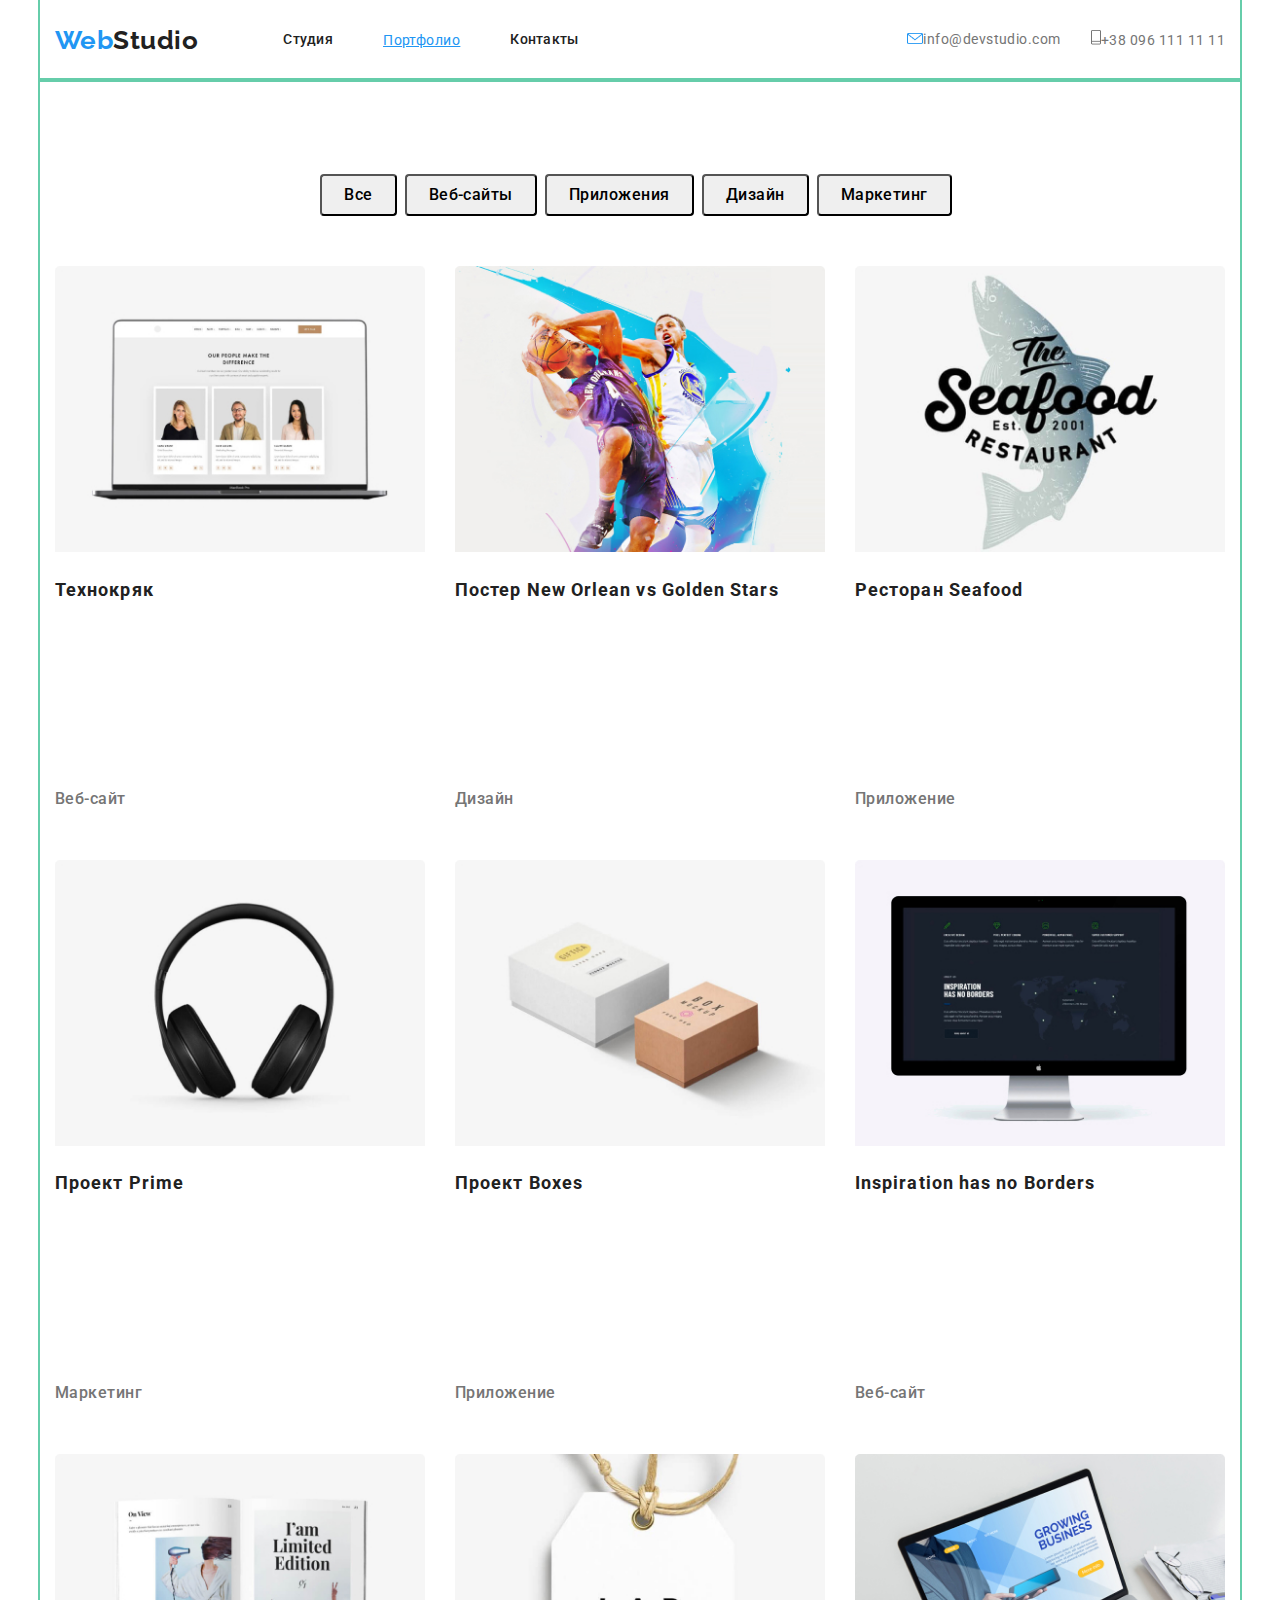
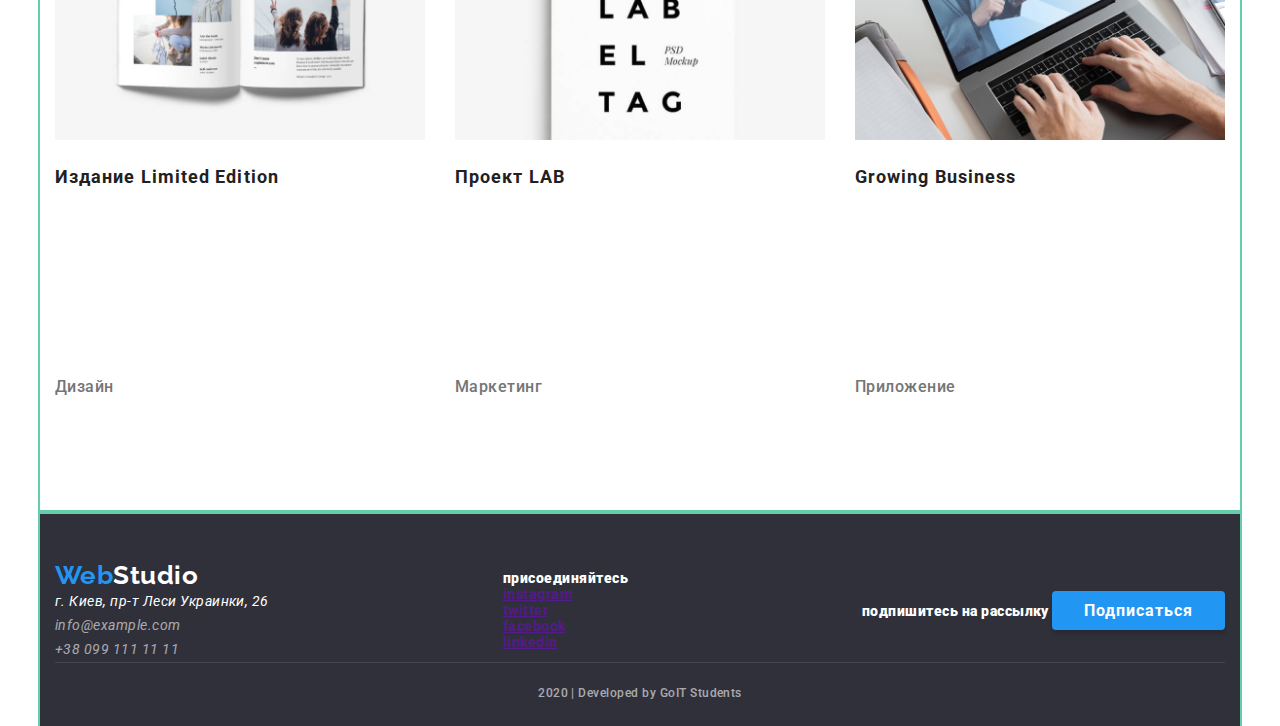
==== portfolio.html @ a822486d "Add files" ====
<!DOCTYPE html>
<html lang="en">
  <head>
    <meta charset="UTF-8" />
    <meta name="viewport" content="width=device-width, initial-scale=1.0" />
    <title>Portfolio</title>
    <link href="https://fonts.googleapis.com/css2?family=Raleway:wght@700&family=Roboto:wght@500;700;900&display=swap" rel="stylesheet">
    <link rel="stylesheet" href="https://cdnjs.cloudflare.com/ajax/libs/modern-normalize/0.6.0/modern-normalize.min.css">
    <link rel="stylesheet" href="./css/common.css" />
    <link rel="stylesheet" href="./css/portfolio.css" />
  </head>
  <body>
    <!-- header -->
    <header>
      <nav class="container main-nav">
        <a class="logo" href="./index.html">
          <span><span class="web">Web</span>Studio</span>
        </a>

        <ul class="site-nav">
          <li class="item"><a href="./index.html" class="link">Студия</a></li>
          <li class="item"><a href="./portfolio.html" class="link-current">Портфолио</a></li>
          <li class="item"><a href="" class="link">Контакты</a></li>
        </ul>
      

      <ul class="auth-nav">
        <li class="item">
          <a href="mailto:" class="link"
            ><img src="./Images/envelope.png" alt="" />info@devstudio.com</a
          >
        </li>
        <li class="item">
          <a href="tel:" class="link"
            ><img src="./Images/mobile.png" alt="" />+38 096 111 11 11</a
          >
        </li>
      </ul>
    </nav>
    </header>
    <!--main  -->

    <div class="container"> 
      <div class="section">
    
    <!-- Набор радиокнопок -->
        <ul class="filters">
      <li class="item">
        <button class="filters-button" type="button">Все</button>
      </li>
      <li class="item">
        <button class="filters-button" type="button">Веб-сайты</button>
      </li>
      <li class="item">
        <button class="filters-button" type="button">Приложения</button>
      </li>
      <li class="item">
        <button class="filters-button" type="button">Дизайн</button>
      </li>
      <li class="item">
        <button class="filters-button" type="button">Маркетинг</button>
      </li>
        </ul>

    <!-- Примеры работ -->
        <ul class="works">
      <li class="item"> 
        <a class="links" href="">
            <img src="./Images/tecnhokryak.jpg" width="370" alt="технокряк">
            <h2 class="links-title">Технокряк</h2>
            <p class="links-text">Технокряк это современная площадка распространения коронавируса. Компании используют эту платформу для цифрового шпионажа и атак на защищённые сервера конкурентов.</p>
            <p class="links-product">Веб-сайт</p>
        </a>
      </li>
      <li class="item">
        <a class="links" href="">
            <img src="./Images/neworlean.jpg" width="370" alt="neworlean">
            <h2 class="links-title">Постер New Orlean vs Golden Stars</h2>
            <p class="links-text">Технокряк это современная площадка распространения коронавируса. Компании используют эту платформу для цифрового шпионажа и атак на защищённые сервера конкурентов.</p>
            <p class="links-product">Дизайн</p>
        </a>
      </li>
      <li class="item">
          <a class="links" href="">
            <img src="./Images/seafood.jpg" width="370" alt="seafood"> 
            <h2 class="links-title">Ресторан Seafood</h2>
            <p class="links-text">Технокряк это современная площадка распространения коронавируса. Компании используют эту платформу для цифрового шпионажа и атак на защищённые сервера конкурентов.</p>
            <p class="links-product">Приложение</p>
          </a>
      </li>
      <li class="item">
          <a class="links" href="">
            <img src="./Images/headphones.jpg" width="370" alt="headphones">
            <h2 class="links-title">Проект Prime</h2>
            <p class="links-text">Технокряк это современная площадка распространения коронавируса. Компании используют эту платформу для цифрового шпионажа и атак на защищённые сервера конкурентов.</p>
            <p class="links-product">Маркетинг</p>
          </a>
      </li>
      <li class="item">
        <a class="links" href="">
            <img src="./Images/boxes.jpg" width="370" alt="boxes">
            <h2 class="links-title">Проект Boxes</h2>
            <p class="links-text">Технокряк это современная площадка распространения коронавируса. Компании используют эту платформу для цифрового шпионажа и атак на защищённые сервера конкурентов.</p>
            <p class="links-product">Приложение</p>
          </a>
      </li>
      <li class="item">
         <a class="links" href="">
            <img src="./Images/monitor.jpg" width="370" alt="monitor">
            <h2 class="links-title">Inspiration has no Borders</h2>
            <p class="links-text">Технокряк это современная площадка распространения коронавируса. Компании используют эту платформу для цифрового шпионажа и атак на защищённые сервера конкурентов.</p>
            <p class="links-product">Веб-сайт</p>
          </a>
      </li>
      <li class="item">
            <a class="links" href="">
              <img src="./Images/book.jpg" width="370" alt="book">
              <h2 class="links-title">Издание Limited Edition</h2>
              <p class="links-text">Технокряк это современная площадка распространения коронавируса. Компании используют эту платформу для цифрового шпионажа и атак на защищённые сервера конкурентов.</p>
              <p class="links-product">Дизайн</p>
            </a>
      </li>
      <li class="item">
        <a class="links" href="">
          <img src="./Images/lab.jpg" width="370" alt="Lab">
          <h2 class="links-title">Проект LAB</h2>
          <p class="links-text">Технокряк это современная площадка распространения коронавируса. Компании используют эту платформу для цифрового шпионажа и атак на защищённые сервера конкурентов.</p>
          <p class="links-product">Маркетинг</p>
        </a>
      </li>
      <li class="item">
        <a class="links" href="">
          <img src="./Images/laptop.jpg" width="370" alt="Laptop">
          <h2 class="links-title">Growing Business</h2>
          <p class="links-text">Технокряк это современная площадка распространения коронавируса. Компании используют эту платформу для цифрового шпионажа и атак на защищённые сервера конкурентов.</p>
          <p class="links-product">Приложение</p>
        </a>
      </li>
        </ul>
      </div>
     </div>

    <!--футер-->
    <footer class="container">
      <div class="footer-ul">
      <!--Adress-->
      <div>
        <a class="logo-footer" href="./index.html">
          <span><span class="web">Web</span>Studio</span>
        </a>
        <address class="address">
          <ul>
            <li>
              г. Киев, пр-т Леси Украинки, 26
              <br />
            </li>
            <li>
              <a class="adress-link" href="mailto:mango@mail.pig"
                >info@example.com</a
              ><br />
            </li>
            <li>
              <a class="adress-link" href="tel:+1112223344"
                >+38 099 111 11 11</a
              >
            </li>
          </ul>
        </address>
      </div>
      <!--Social network-->
      <div>
        <b>присоединяйтесь</b>
        <ul>
          <li>
            <a href="" aria-label=" link to instagram">instagram </a>
          </li>
          <li>
            <a href="" aria-label="link to twitter">twitter </a>
          </li>
          <li>
            <a href="" aria-label="link to facebook">facebook </a>
          </li>
          <li>
            <a href="" aria-label="link to linkedin">linkedin </a>
          </li>
        </ul>
      </div>
      <!--подпишитесь на рассылку-->
      <div>
        <b>подпишитесь на рассылку</b>
        <a href="" class="button">Подписаться</a>
      </div>
    </div>
      <p class="madeby">2020 | Developed by GoIT Students</p>
    </footer>
  </body>
</html>
---- css/common.css ----
body {
  color: #212121;
  background-color: white;
  font-family: Roboto, sans-serif;
  letter-spacing: 0.03em;
  
  
}
/* убираем точки в списке во всем файле */
ul {
  list-style: none;
  padding: 0;
  margin: 0;
  
}

/* CSS переменные, применяем кл всем доку */

:root {
  --primary-text-color: #212121;
  --secondary-text-color: #757575;
  --accent-color: #2196f3;
  --primary-bg-color: #2196f3;
}

/* фон хедера background:#FFFFFF */
/* фон основной #E5E5E5 */
/* фона доп #F5F4FA */
/* фон футера #2F303A */
/* цвет основного текста #212121 */
/* цвет дополнительного текста #757575*/
/* цвет текста белый #FFFFFF */
/* цвет акцента текста #2196F3 и заливка кнопок */
/*  Developed by color: rgba(255, 255, 255, 0.4); */

/* Основной шрифт font-family: Roboto; */
/* Лого шрифт font-family: Raleway; */

/* font-family: inherit;  - чтобы  кнопки унаследовали основные свойства */

/* Header */

.container {
  width: 1200px;
  padding-left: 15px;
  padding-right: 15px;
  margin: 0 auto;
  outline: 2px solid mediumaquamarine;
}

.main-nav {
  display:flex;
  align-items: center;
  

  justify-content: space-between;
}

/* logo */
.logo {
  color: var(--primary-text-color);
  font-family: raleway, sans-serif;
  font-weight: 700;
  font-size: 26px;
  line-height: 1.19;
  text-decoration: none;
}
.web {
  color: #2196f3;
}

/* site-nav */
.site-nav {
  display: flex ;
  margin-left: 85px;
  
}

.site-nav .item {
  margin-right: 50px;
}
/* последнему ребенку 0px */
.site-nav .item:last-child {
  margin-right: 0px;
}

/* 
.site-nav .item + .item {
  margin-right: 50px;
  соседу
} 

.site-nav .item:not(:last child) {
 margin-right: 50px
 одной строкой, даем и исключаем последнего
}

*/




.site-nav .link {
  display: block;
  color: var(--primary-text-color);

  font-weight: 500;
  font-size: 14px;
  line-height: 1.14;
  letter-spacing: 0.02em;

  text-decoration: none;

  padding-top: 32px;
  padding-bottom: 32px;
}

.site-nav .link:hover,
.site-nav .link:focus {
  color: var(--accent-color);
}

/* чтобы подсечивалась ссылка */
.site-nav .link-current {
  display: block;
  color: var(--accent-color);
  font-size: 14px;

  padding-top: 32px;
  padding-bottom: 32px;
}

/* auth-nav */

.auth-nav {
  display: flex ;
  margin-left: auto;
  
}

.auth-nav .item + .item {
  margin-left: 30px;
}

.auth-nav .link {
  color: var(--secondary-text-color);
  font-size: 14px;

  text-decoration: none;

  padding-top: 32px;
  padding-bottom: 32px;
}

.auth-nav .link:hover,
.auth-nav .link:focus {
  color: var(--accent-color);
}


.section {
  padding-top: 94px;
  padding-bottom: 94px;
}



/* button */
.button {
  color: white;
  background-color: var(--primary-bg-color);

  font-family: inherit;
  font-weight: 700;
  font-size: 16px;
  line-height: 1.87;
  letter-spacing: 0.06em;

  text-decoration: none;

  box-shadow: 0px 4px 4px rgba(0, 0, 0, 0.15);
  border-radius: 4px;

  padding: 10px 32px; 
  width: 200px;
  height: 50px;
  text-align: center;
}

/* футер */



footer {
    background-color: #2f303a;
    color: white;
  
    font-weight: bold;
    font-size: 14px;
    line-height: 1.14;

    
  }

.footer-ul {
  padding-top: 48px;

  display:flex;
  align-items:center;
  justify-content:space-between;
}
.logo-footer {
    color: white;

    font-family: raleway, sans-serif;
  
    font-weight: 700;
    font-size: 26px;
    line-height: 1.18;

    text-decoration: none;
  }

  /* address */
 .address {
    
    font-weight: normal;
    font-size: 14px;
    line-height: 1.71;
  
  }

  .adress-link {
    color: rgba(255, 255, 255, 0.6);

    text-decoration: none;

  }
  
  .madeby {
    border-top: 1px solid rgba(255, 255, 255, 0.1);
    padding-bottom: 21px;
    padding-top: 18px;
    color: rgba(255, 255, 255, 0.6);
    margin: 0;
    

    font-weight: 500;
    font-size: 12px;
    line-height: 2;
    text-align: center;
  }
---- css/portfolio.css ----
/* CSS Portfolio */
/* Радиокнопки */

.filters {
    margin-bottom: 50px;
    display:flex;
    justify-content:center;
    
}

.filters .item {
    margin-right: 8px;
}


.filters-button {
    font-family: Roboto;
    font-style: normal;
    font-weight: 500;
    font-size: 16px;
    line-height: 1.62;
    
    letter-spacing: 0.03em;
    text-align: center;

    border-radius: 4px;
    padding: 6px 22px;

    
    
}

.filters-button:hover,
.filters-button:focus {
    color:white;
    background-color: var(--accent-color);

}







/* Примеры работ */
.works{
/* сделал фон, чтобы видеть формат текста */
/* background-color: lawngreen; */
display:flex;
flex-wrap: wrap;

}

.works .item {
    width: 370px;
    margin-right: 30px;
    margin-bottom: 30px;
    
    /* background-color: orangered; */
    
}
.works .item:nth-child(3n) {
 margin-right: 0px;
}

/* .list-item:nth-last-child(-n + 3) { */
.works .item:nth-last-child(-n +3) {
    margin-bottom: 0px;
}


.works .links {
    text-decoration: none;
    
}

.links-title {
    color: #212121;
  
    font-style: normal;
    font-weight: 700;
    font-size: 18px;
    line-height: 2;
    /* identical to box height, or 200% */

    letter-spacing: 0.06em;
}

.links-text {
    color: #FFFFFF;

    font-style: normal;
    font-weight: 500;
    font-size: 18px;
    line-height: 1.56;
    /* or 156% */

}
   
.links-product {
    color: var(--secondary-text-color);
    font-family: Roboto;
    font-style: normal;
    font-weight: 500;
    font-size: 16px;
    line-height: 1.87;
    /* identical to box height, or 187% */

}
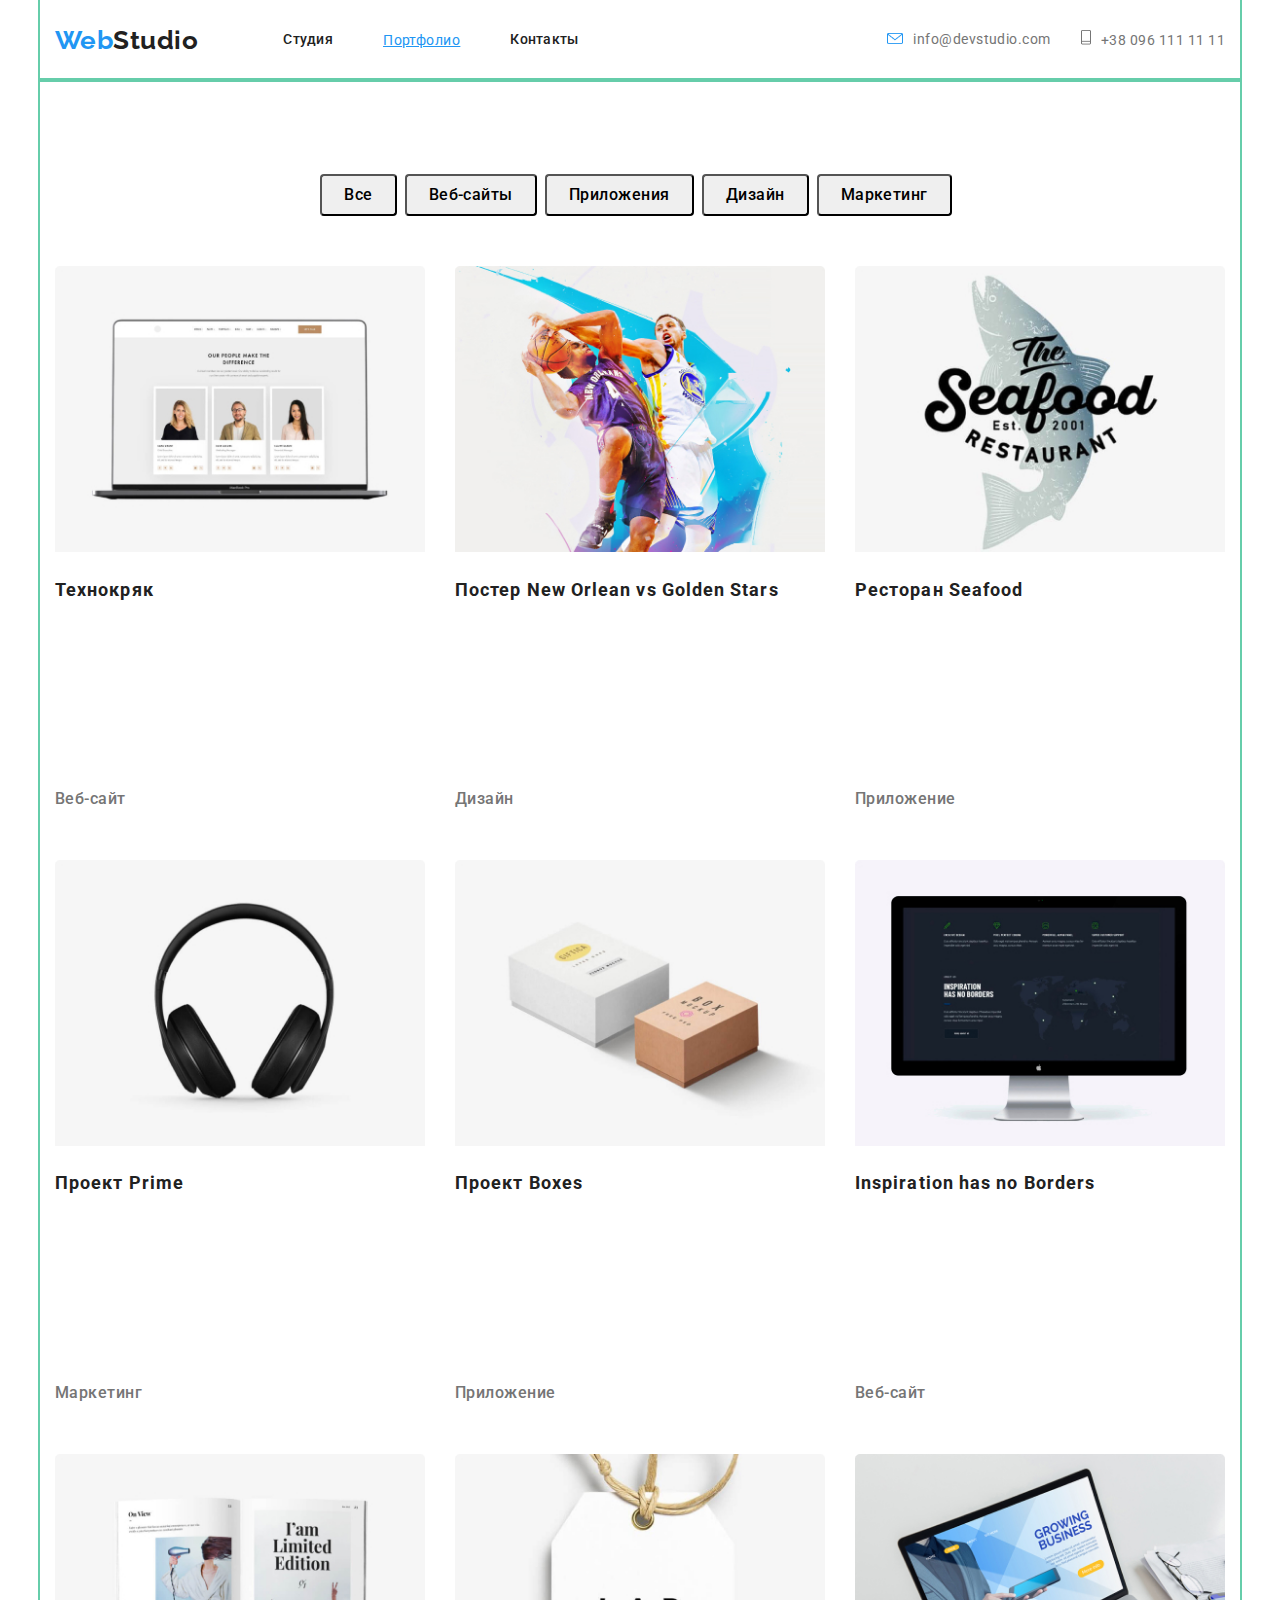
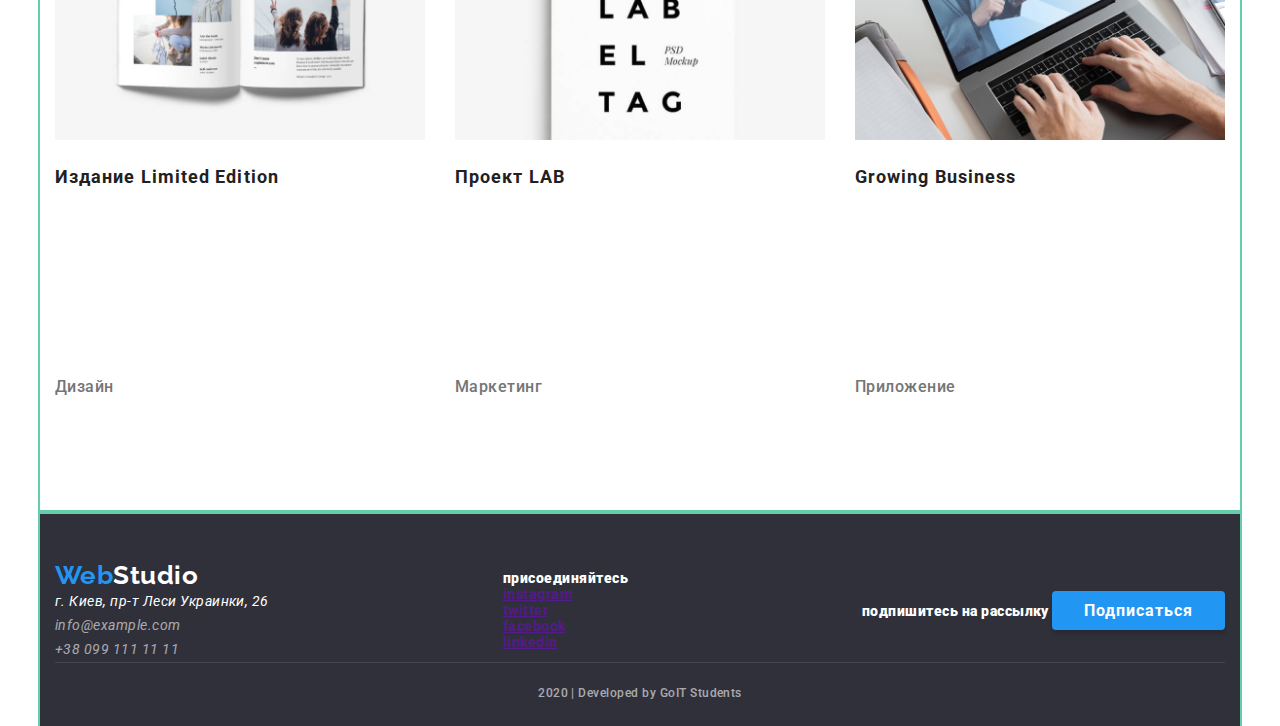
==== commit 5e80e9cb: "header portfolio" ====
--- a/portfolio.html
+++ b/portfolio.html
@@ -23,17 +23,13 @@
           <li class="item"><a href="" class="link">Контакты</a></li>
         </ul>
       
-
+<!-- ><img src="./Images/envelope.png" alt="" />info@devstudio.com</a> -->
       <ul class="auth-nav">
         <li class="item">
-          <a href="mailto:" class="link"
-            ><img src="./Images/envelope.png" alt="" />info@devstudio.com</a
-          >
+          <a href="mailto:" class="link mail">info@devstudio.com</a>
         </li>
         <li class="item">
-          <a href="tel:" class="link"
-            ><img src="./Images/mobile.png" alt="" />+38 096 111 11 11</a
-          >
+          <a href="tel:" class="link mob">+38 096 111 11 11</a> 
         </li>
       </ul>
     </nav>
--- a/css/common.css
+++ b/css/common.css
@@ -38,6 +38,12 @@
 
 /* font-family: inherit;  - чтобы  кнопки унаследовали основные свойства */
 
+/* Фон не повторяеться */
+
+
+
+
+
 /* Header */
 
 .container {
@@ -138,9 +144,36 @@
   
 }
 
-.auth-nav .item + .item {
-  margin-left: 30px;
-}
+
+.link.mail{
+  margin-right:30px;
+}
+.link.mail::before {
+  display: inline-flex;
+  width: 16px;
+  height: 11px;
+  margin-right: 10px;
+  content: " ";
+  background-size: contain;
+  
+  background-image: url(../Images/envelope.png);
+  
+}
+.link.mob::before {
+  display: inline-flex;
+  width: 10px;
+  height: 15px;
+  margin-right: 10px;
+  content: " ";
+  background-size: contain;
+
+  background-image: url(../Images/mobile.png);
+}
+
+
+/* /* .auth-nav .item + .item {
+  margin-left: 30px; */
+
 
 .auth-nav .link {
   color: var(--secondary-text-color);
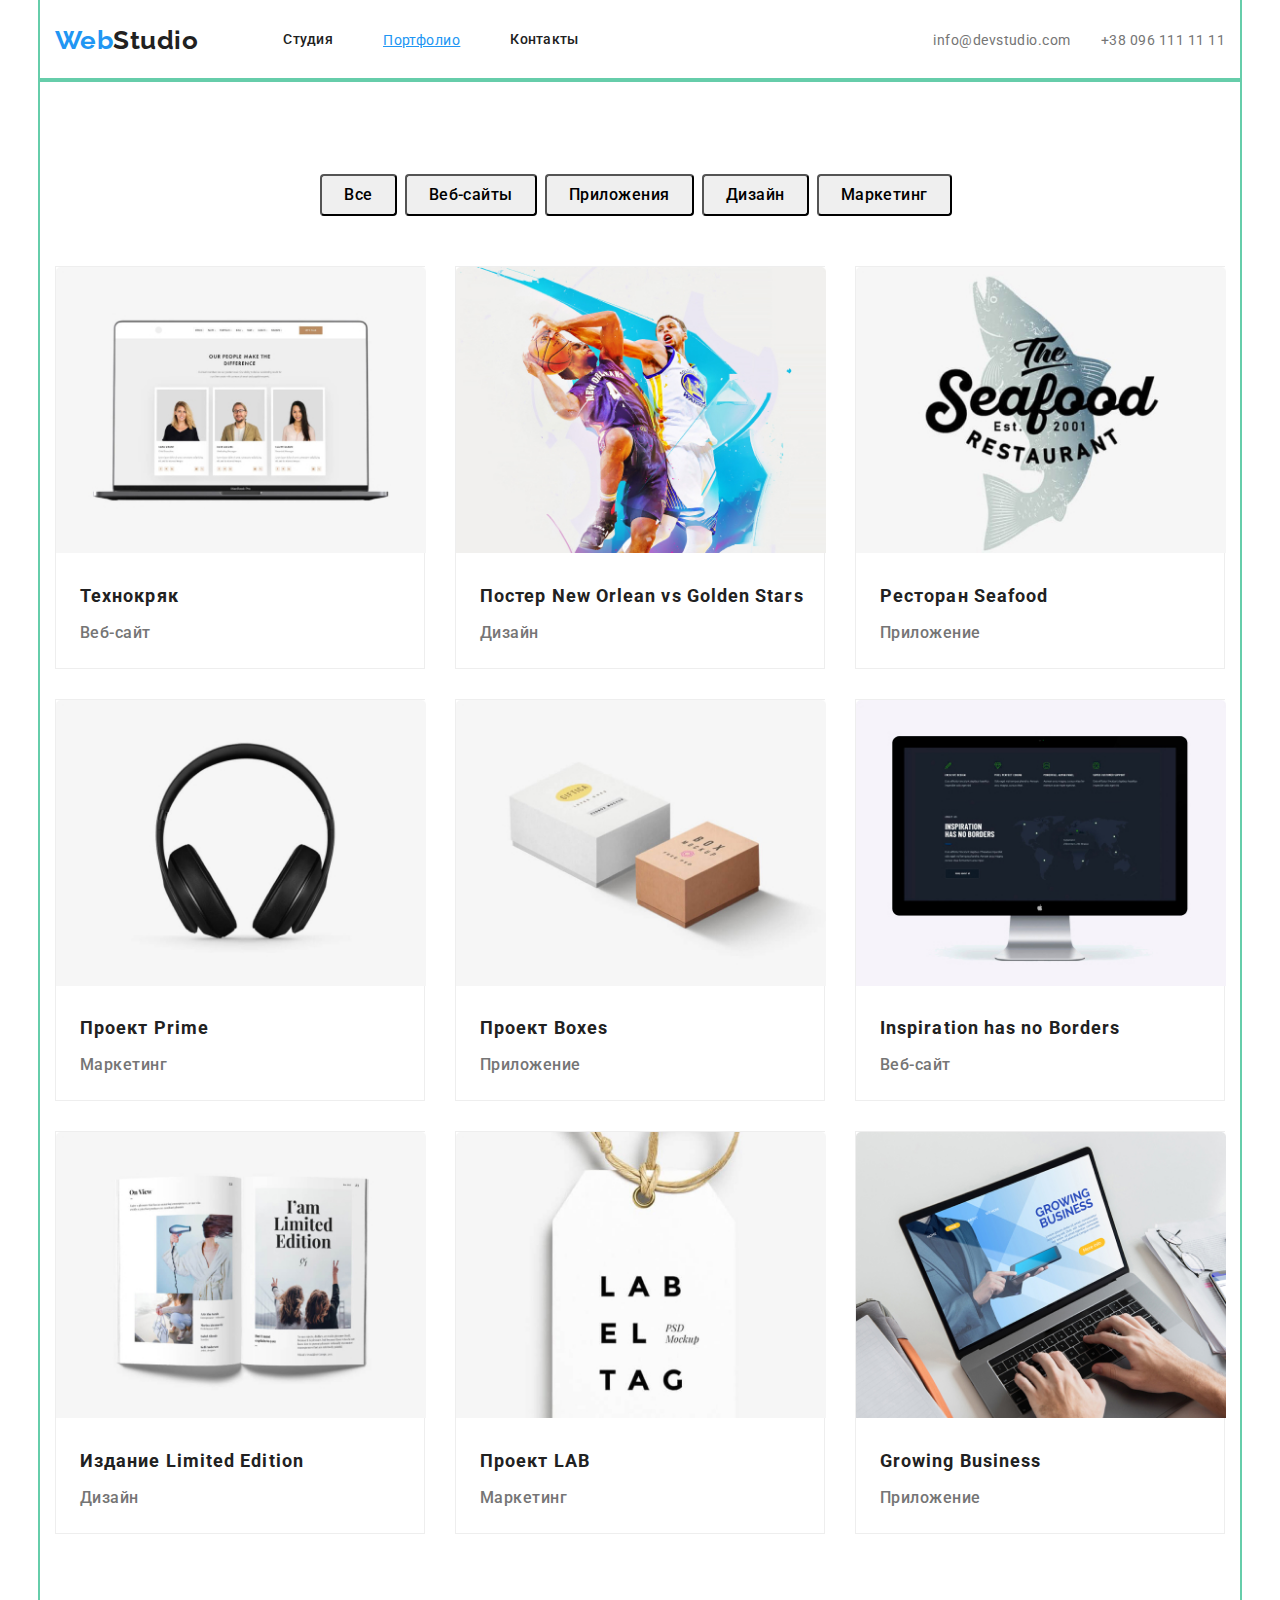
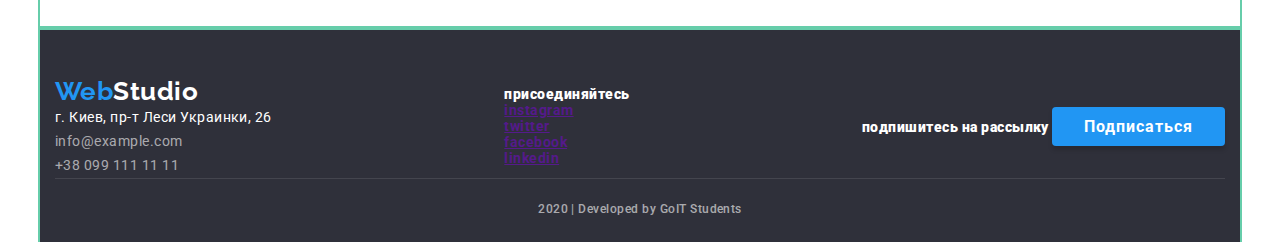
==== commit c9137b4a: "Header done" ====
--- a/portfolio.html
+++ b/portfolio.html
@@ -62,74 +62,110 @@
         <ul class="works">
       <li class="item"> 
         <a class="links" href="">
-            <img src="./Images/tecnhokryak.jpg" width="370" alt="технокряк">
-            <h2 class="links-title">Технокряк</h2>
-            <p class="links-text">Технокряк это современная площадка распространения коронавируса. Компании используют эту платформу для цифрового шпионажа и атак на защищённые сервера конкурентов.</p>
-            <p class="links-product">Веб-сайт</p>
-        </a>
-      </li>
-      <li class="item">
-        <a class="links" href="">
-            <img src="./Images/neworlean.jpg" width="370" alt="neworlean">
-            <h2 class="links-title">Постер New Orlean vs Golden Stars</h2>
-            <p class="links-text">Технокряк это современная площадка распространения коронавируса. Компании используют эту платформу для цифрового шпионажа и атак на защищённые сервера конкурентов.</p>
-            <p class="links-product">Дизайн</p>
+             <div>
+                <img src="./Images/tecnhokryak.jpg" width="370" alt="технокряк">
+                <p class="links-text">Технокряк это современная площадка распространения коронавируса. Компании используют эту платформу для цифрового шпионажа и атак на защищённые сервера конкурентов.</p>
+              </div>
+              <div>
+                  <h2 class="links-title">Технокряк</h2>
+                  <p class="links-product">Веб-сайт</p>
+              </div>
+        </a>
+      </li>
+      <li class="item">
+        <a class="links" href="">
+               <div>
+                  <img src="./Images/neworlean.jpg" width="370" alt="neworlean">
+                  <p class="links-text">Технокряк это современная площадка распространения коронавируса. Компании используют эту платформу для цифрового шпионажа и атак на защищённые сервера конкурентов.</p>
+                </div>
+                <div>
+                  <h2 class="links-title">Постер New Orlean vs Golden Stars</h2>
+                  <p class="links-product">Дизайн</p>
+                </div>
         </a>
       </li>
       <li class="item">
           <a class="links" href="">
-            <img src="./Images/seafood.jpg" width="370" alt="seafood"> 
-            <h2 class="links-title">Ресторан Seafood</h2>
-            <p class="links-text">Технокряк это современная площадка распространения коронавируса. Компании используют эту платформу для цифрового шпионажа и атак на защищённые сервера конкурентов.</p>
-            <p class="links-product">Приложение</p>
+                <div>
+                  <img src="./Images/seafood.jpg" width="370" alt="seafood">
+                  <p class="links-text">Технокряк это современная площадка распространения коронавируса. Компании используют эту платформу для цифрового шпионажа и атак на защищённые сервера конкурентов.</p> 
+                </div>
+                <div>
+                  <h2 class="links-title">Ресторан Seafood</h2>
+                  <p class="links-product">Приложение</p>
+                </div>
           </a>
       </li>
       <li class="item">
           <a class="links" href="">
-            <img src="./Images/headphones.jpg" width="370" alt="headphones">
+            <div>
+                <img src="./Images/headphones.jpg" width="370" alt="headphones">
+                <p class="links-text">Технокряк это современная площадка распространения коронавируса. Компании используют эту платформу для цифрового шпионажа и атак на защищённые сервера конкурентов.</p>
+           </div>
+           <div>
             <h2 class="links-title">Проект Prime</h2>
-            <p class="links-text">Технокряк это современная площадка распространения коронавируса. Компании используют эту платформу для цифрового шпионажа и атак на защищённые сервера конкурентов.</p>
             <p class="links-product">Маркетинг</p>
-          </a>
-      </li>
-      <li class="item">
-        <a class="links" href="">
-            <img src="./Images/boxes.jpg" width="370" alt="boxes">
-            <h2 class="links-title">Проект Boxes</h2>
-            <p class="links-text">Технокряк это современная площадка распространения коронавируса. Компании используют эту платформу для цифрового шпионажа и атак на защищённые сервера конкурентов.</p>
-            <p class="links-product">Приложение</p>
+          </div>
+          </a>
+      </li>
+      <li class="item">
+        <a class="links" href="">
+            <div>
+              <img src="./Images/boxes.jpg" width="370" alt="boxes">
+              <p class="links-text">Технокряк это современная площадка распространения коронавируса. Компании используют эту платформу для цифрового шпионажа и атак на защищённые сервера конкурентов.</p>
+            </div>
+            <div>
+              <h2 class="links-title">Проект Boxes</h2>
+              <p class="links-product">Приложение</p>
+          </div>
           </a>
       </li>
       <li class="item">
          <a class="links" href="">
-            <img src="./Images/monitor.jpg" width="370" alt="monitor">
-            <h2 class="links-title">Inspiration has no Borders</h2>
-            <p class="links-text">Технокряк это современная площадка распространения коронавируса. Компании используют эту платформу для цифрового шпионажа и атак на защищённые сервера конкурентов.</p>
-            <p class="links-product">Веб-сайт</p>
+            <div>
+                <img src="./Images/monitor.jpg" width="370" alt="monitor">
+                <p class="links-text">Технокряк это современная площадка распространения коронавируса. Компании используют эту платформу для цифрового шпионажа и атак на защищённые сервера конкурентов.</p>
+            </div>
+            <div>
+                <h2 class="links-title">Inspiration has no Borders</h2>
+                <p class="links-product">Веб-сайт</p>
+            </div>
           </a>
       </li>
       <li class="item">
             <a class="links" href="">
-              <img src="./Images/book.jpg" width="370" alt="book">
-              <h2 class="links-title">Издание Limited Edition</h2>
+              <div>
+                <img src="./Images/book.jpg" width="370" alt="book">
+                <p class="links-text">Технокряк это современная площадка распространения коронавируса. Компании используют эту платформу для цифрового шпионажа и атак на защищённые сервера конкурентов.</p>
+              </div>
+              <div>
+                <h2 class="links-title">Издание Limited Edition</h2>
+                <p class="links-product">Дизайн</p>
+              </div>
+            </a>
+      </li>
+      <li class="item">
+        <a class="links" href="">
+             <div>
+              <img src="./Images/lab.jpg" width="370" alt="Lab">
               <p class="links-text">Технокряк это современная площадка распространения коронавируса. Компании используют эту платформу для цифрового шпионажа и атак на защищённые сервера конкурентов.</p>
-              <p class="links-product">Дизайн</p>
-            </a>
-      </li>
-      <li class="item">
-        <a class="links" href="">
-          <img src="./Images/lab.jpg" width="370" alt="Lab">
-          <h2 class="links-title">Проект LAB</h2>
-          <p class="links-text">Технокряк это современная площадка распространения коронавируса. Компании используют эту платформу для цифрового шпионажа и атак на защищённые сервера конкурентов.</p>
-          <p class="links-product">Маркетинг</p>
-        </a>
-      </li>
-      <li class="item">
-        <a class="links" href="">
-          <img src="./Images/laptop.jpg" width="370" alt="Laptop">
-          <h2 class="links-title">Growing Business</h2>
-          <p class="links-text">Технокряк это современная площадка распространения коронавируса. Компании используют эту платформу для цифрового шпионажа и атак на защищённые сервера конкурентов.</p>
-          <p class="links-product">Приложение</p>
+            </div>
+            <div>
+              <h2 class="links-title">Проект LAB</h2>
+              <p class="links-product">Маркетинг</p>
+            </div>
+        </a>
+      </li>
+      <li class="item">
+        <a class="links" href="">
+          <div>
+              <img src="./Images/laptop.jpg" width="370" alt="Laptop">
+              <p class="links-text">Технокряк это современная площадка распространения коронавируса. Компании используют эту платформу для цифрового шпионажа и атак на защищённые сервера конкурентов.</p>
+          </div>
+          <div>
+              <h2 class="links-title">Growing Business</h2>
+              <p class="links-product">Приложение</p>
+        </div>
         </a>
       </li>
         </ul>
--- a/css/common.css
+++ b/css/common.css
@@ -147,8 +147,26 @@
 
 .link.mail{
   margin-right:30px;
-}
-.link.mail::before {
+  
+}
+
+
+
+.icon-mail {
+  width: 16px;
+  height: 12px;
+  margin-right: 10px;
+  fill: currentColor;
+}
+
+
+.icon-phone {
+  width: 10px;
+  height:15px;
+  margin-right: 10px;
+  fill: currentColor;
+}
+/* .link.mail::before {
   display: inline-flex;
   width: 16px;
   height: 11px;
@@ -157,9 +175,9 @@
   background-size: contain;
   
   background-image: url(../Images/envelope.png);
-  
-}
-.link.mob::before {
+ 
+} */
+/* .link.mob::before {
   display: inline-flex;
   width: 10px;
   height: 15px;
@@ -168,7 +186,7 @@
   background-size: contain;
 
   background-image: url(../Images/mobile.png);
-}
+} */
 
 
 /* /* .auth-nav .item + .item {
@@ -260,6 +278,8 @@
     font-weight: normal;
     font-size: 14px;
     line-height: 1.71;
+
+    font-style: normal;
   
   }
 
@@ -270,6 +290,57 @@
 
   }
   
+.footer-links {
+  display: flex;
+}
+
+.footer-links .inst {
+  display: block;
+  width: 44px;
+  height: 44px;
+  background-color: rgba(255, 255, 255, 0.1);
+  background-image: url(../Images/instagram\ 2.svg);
+  background-repeat:no-repeat;
+  background-position: 50% 50%;
+  border-radius: 50%;
+
+  margin-right: 10px;
+}
+.footer-links .twit {
+  display: block;
+  width: 44px;
+  height: 44px;
+  background-color:#2196F3;;
+  background-image: url(../Images/twitter\ 2.svg);
+  background-repeat:no-repeat;
+  background-position: 50% 50%;
+  border-radius: 50%;
+
+  margin-right: 10px;
+}
+.footer-links .face {
+  display: block;
+  width: 44px;
+  height: 44px;
+  background-color: rgba(255, 255, 255, 0.1);
+  background-image: url(../Images/facebook\ 2.svg);
+  background-repeat:no-repeat;
+  background-position: 50% 50%;
+  border-radius: 50%;
+
+  margin-right: 10px;
+}
+.footer-links .kedin {
+  display: block;
+  width: 44px;
+  height: 44px;
+  background-color: rgba(255, 255, 255, 0.1);
+  background-image: url(../Images/linkedin\ 2.svg);
+  background-repeat:no-repeat;
+  background-position: 50% 50%;
+  border-radius: 50%;
+}
+
   .madeby {
     border-top: 1px solid rgba(255, 255, 255, 0.1);
     padding-bottom: 21px;
--- a/css/portfolio.css
+++ b/css/portfolio.css
@@ -57,6 +57,10 @@
     width: 370px;
     margin-right: 30px;
     margin-bottom: 30px;
+
+    background: #FFFFFF;
+    border: 1px solid #EEEEEE;
+    box-sizing: border-box;
     
     /* background-color: orangered; */
     
@@ -86,6 +90,10 @@
     /* identical to box height, or 200% */
 
     letter-spacing: 0.06em;
+    padding-left: 24px;
+
+    margin-top: 20px;
+    margin-bottom: 4px;
 }
 
 .links-text {
@@ -95,6 +103,8 @@
     font-weight: 500;
     font-size: 18px;
     line-height: 1.56;
+
+    display: none;
     /* or 156% */
 
 }
@@ -107,6 +117,10 @@
     font-size: 16px;
     line-height: 1.87;
     /* identical to box height, or 187% */
+    padding-left: 24px;
+
+    margin-top: 0px;
+    margin-bottom: 20px;
 
 }
     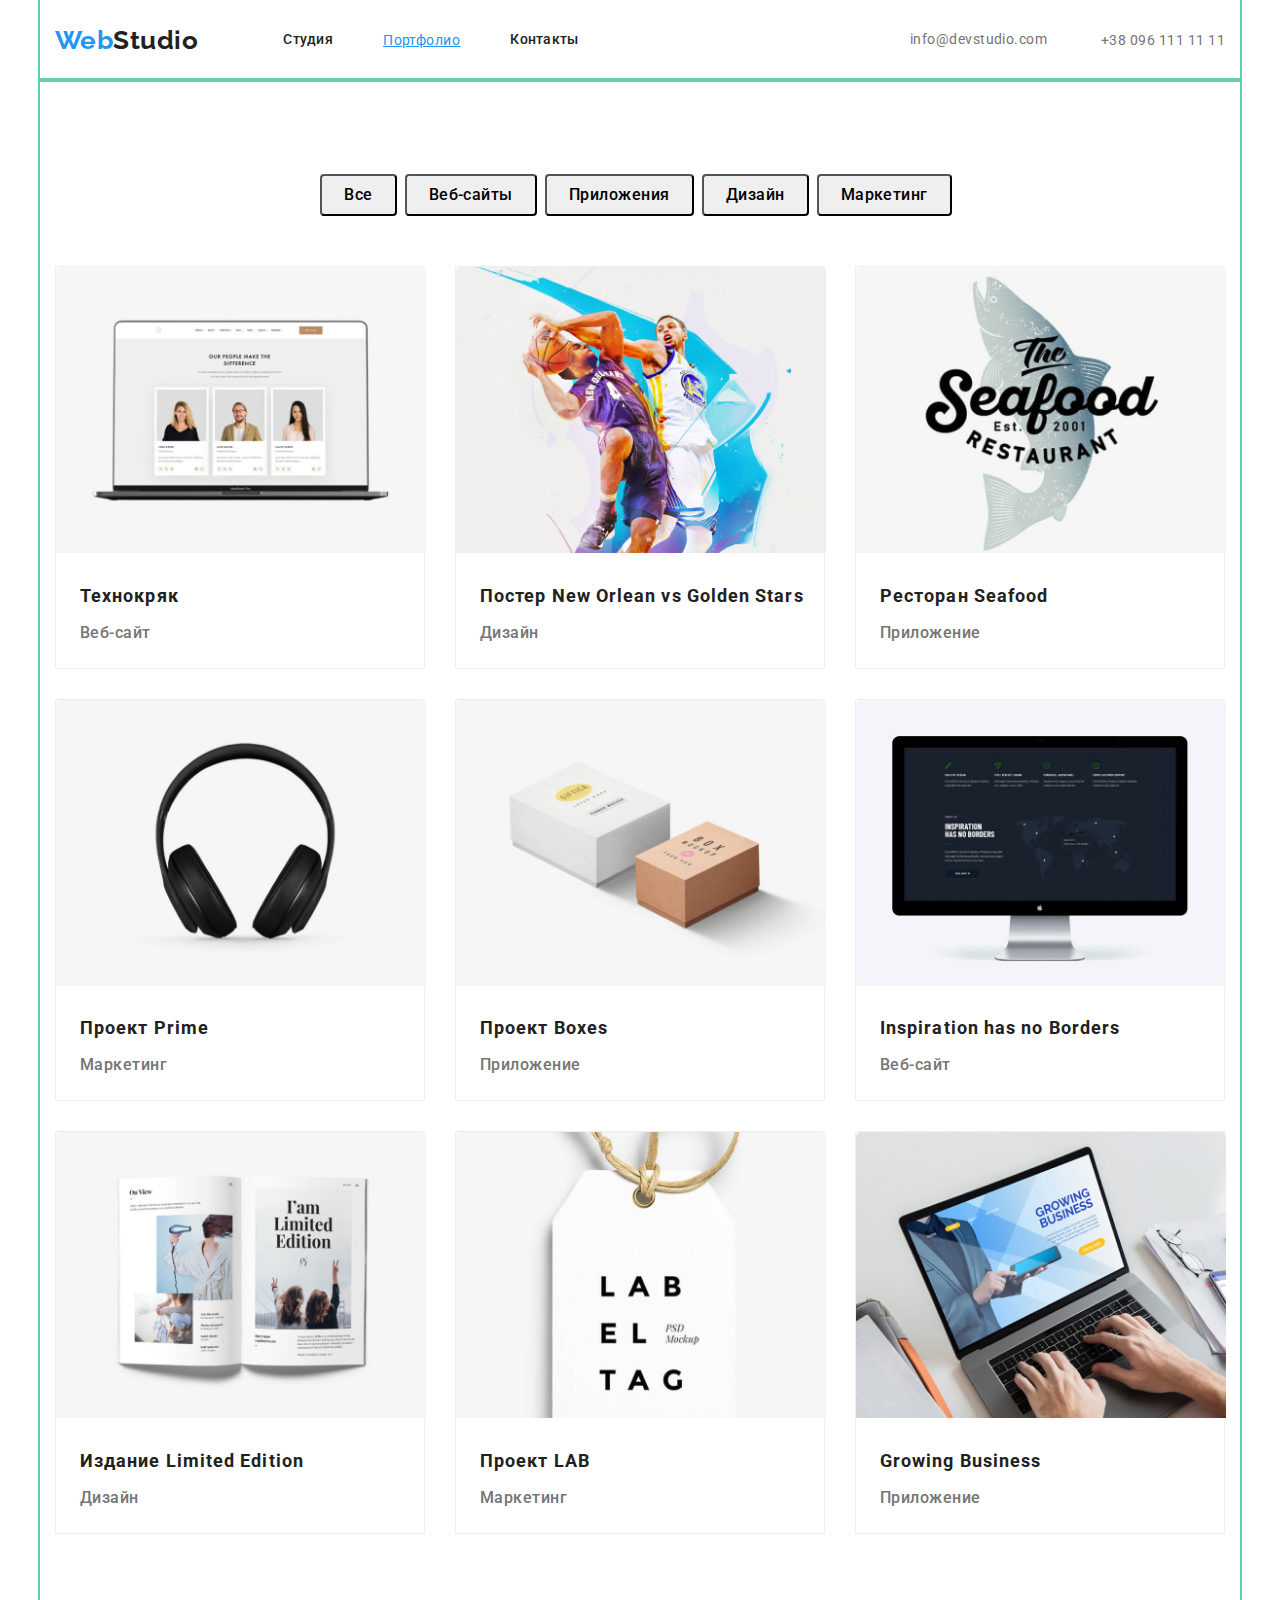
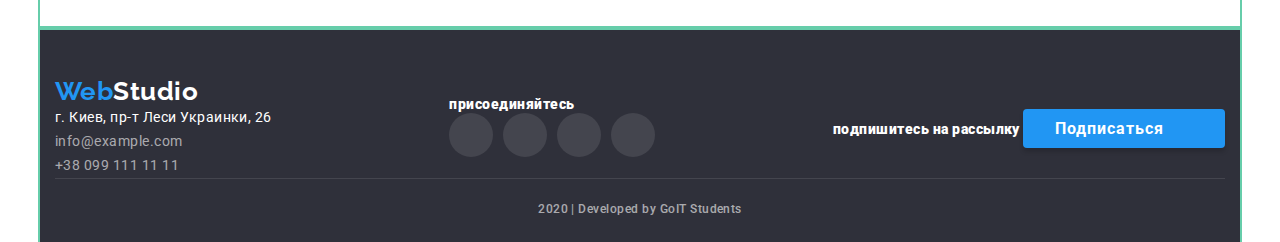
==== commit 905ea1d4: "HW 4 done" ====
--- a/portfolio.html
+++ b/portfolio.html
@@ -24,16 +24,26 @@
         </ul>
       
 <!-- ><img src="./Images/envelope.png" alt="" />info@devstudio.com</a> -->
-      <ul class="auth-nav">
-        <li class="item">
-          <a href="mailto:" class="link mail">info@devstudio.com</a>
-        </li>
-        <li class="item">
-          <a href="tel:" class="link mob">+38 096 111 11 11</a> 
-        </li>
-      </ul>
-    </nav>
-    </header>
+<ul class="auth-nav">
+  <li class="item">
+    <a href="mailto:info@devstudio.com" class="link mail">
+   <svg class="icon-mail">
+      <use href="./images/symbol-defs.svg#icon-mail"></use>
+    </svg>info@devstudio.com</a>
+  </li>
+  <li class="item">
+    <a href="tel:+38 096 111 11 11" class="link mob">
+      <svg class="icon-phone">
+        <use href="./images/symbol-defs.svg#icon-smartphone" >
+
+        </use>
+      </svg>
+      
+      +38 096 111 11 11</a> 
+  </li>
+</ul>
+</nav>
+</header>
     <!--main  -->
 
     <div class="container"> 
@@ -172,58 +182,77 @@
       </div>
      </div>
 
-    <!--футер-->
-    <footer class="container">
-      <div class="footer-ul">
-      <!--Adress-->
-      <div>
-        <a class="logo-footer" href="./index.html">
-          <span><span class="web">Web</span>Studio</span>
-        </a>
-        <address class="address">
+   <!--футер-->
+   <footer class="container ">
+    <!--Adress-->
+       <div class="footer-ul">
+          <div >
+         <a class="logo-footer" href="./index.html">
+         <span><span class="web">Web</span>Studio</span>
+         </a>
+          <address class="address">
           <ul>
-            <li>
-              г. Киев, пр-т Леси Украинки, 26
-              <br />
-            </li>
-            <li>
-              <a class="adress-link" href="mailto:mango@mail.pig"
-                >info@example.com</a
-              ><br />
-            </li>
-            <li>
-              <a class="adress-link" href="tel:+1112223344"
-                >+38 099 111 11 11</a
-              >
-            </li>
-          </ul>
-        </address>
-      </div>
-      <!--Social network-->
-      <div>
-        <b>присоединяйтесь</b>
-        <ul>
           <li>
-            <a href="" aria-label=" link to instagram">instagram </a>
+            г. Киев, пр-т Леси Украинки, 26
+            <br />
           </li>
           <li>
-            <a href="" aria-label="link to twitter">twitter </a>
+            <a class="adress-link" href="mailto:mango@mail.pig"
+              >info@example.com</a
+            ><br />
           </li>
           <li>
-            <a href="" aria-label="link to facebook">facebook </a>
+            <a class="adress-link" href="tel:+1112223344"
+              >+38 099 111 11 11</a
+            >
           </li>
-          <li>
-            <a href="" aria-label="link to linkedin">linkedin </a>
-          </li>
-        </ul>
-      </div>
-      <!--подпишитесь на рассылку-->
-      <div>
-        <b>подпишитесь на рассылку</b>
-        <a href="" class="button">Подписаться</a>
-      </div>
-    </div>
-      <p class="madeby">2020 | Developed by GoIT Students</p>
-    </footer>
-  </body>
+        </ul>
+      </address>
+          </div>
+          <!--Social network-->
+          <div>
+      <b>присоединяйтесь</b>
+      <ul class="footer-links">
+        <li>
+          <a href="" class="inst" aria-label=" link to instagram">
+            <svg class="icon-instagramm">
+              <use href="./images/symbol-defs.svg#icon-instagram" >
+              </use>
+            </svg>
+          </a>
+        </li>
+        <li>
+          <a href="" class="twit" aria-label="link to twitter"><svg class="icon-twitter">
+            <use href="./images/symbol-defs.svg#icon-twitter" >
+            </use>
+          </svg></a>
+        </li>
+        <li>
+          <a href="" class="faceb" aria-label="link to facebook"><svg class="icon-facebook">
+            <use href="./images/symbol-defs.svg#icon-facebook" >
+            </use>
+          </svg></a>
+        </li>
+        <li>
+          <a href="" class="kedin"aria-label="link to linkedin"><svg class="icon-linkedin">
+            <use href="./images/symbol-defs.svg#icon-linkedin" >
+            </use>
+          </svg></a>
+        </li>
+      </ul>
+          </div>
+          <!--подпишитесь на рассылку-->
+          <div>
+      <b>подпишитесь на рассылку</b>
+      <a href="" class="button">Подписаться
+        <svg class="icon-telegram">
+          <use href="./images/symbol-defs.svg#icon-icon-send" >              
+          </use>
+        </svg>
+      </a>
+          </div>
+        </div>
+    <p class="madeby">2020 | Developed by GoIT Students</p>
+  </footer>
+</body>
 </html>
--- a/css/common.css
+++ b/css/common.css
@@ -299,49 +299,92 @@
   width: 44px;
   height: 44px;
   background-color: rgba(255, 255, 255, 0.1);
-  background-image: url(../Images/instagram\ 2.svg);
-  background-repeat:no-repeat;
-  background-position: 50% 50%;
+ 
   border-radius: 50%;
-
-  margin-right: 10px;
-}
+  text-align: center;
+  padding-top: 12px;
+  
+  margin-right: 10px;
+
+}
+.icon-instagramm {
+  width: 20px;
+  height: 20px;
+  fill:#ffff;
+  
+}
+
+
 .footer-links .twit {
-  display: block;
-  width: 44px;
-  height: 44px;
-  background-color:#2196F3;;
-  background-image: url(../Images/twitter\ 2.svg);
-  background-repeat:no-repeat;
-  background-position: 50% 50%;
-  border-radius: 50%;
-
-  margin-right: 10px;
-}
-.footer-links .face {
   display: block;
   width: 44px;
   height: 44px;
   background-color: rgba(255, 255, 255, 0.1);
-  background-image: url(../Images/facebook\ 2.svg);
-  background-repeat:no-repeat;
-  background-position: 50% 50%;
+  
   border-radius: 50%;
 
   margin-right: 10px;
-}
-.footer-links .kedin {
+  text-align: center;
+
+  padding-top: 12px;
+}
+.icon-twitter {
+  width: 20px;
+  height: 16px;
+  fill:#ffff;
+
+}
+
+.footer-links .faceb {
   display: block;
   width: 44px;
   height: 44px;
   background-color: rgba(255, 255, 255, 0.1);
-  background-image: url(../Images/linkedin\ 2.svg);
-  background-repeat:no-repeat;
-  background-position: 50% 50%;
+  
   border-radius: 50%;
-}
-
-  .madeby {
+
+  margin-right: 10px;
+  text-align: center;
+
+  padding-top: 12px;
+}
+.icon-facebook {
+  width: 20px;
+  height: 16px;
+  fill:#ffff;
+}
+
+.footer-links .kedin {
+  display: block;
+  width: 44px;
+  height: 44px;
+  background-color: rgba(255, 255, 255, 0.1);
+  
+  border-radius: 50%;
+  text-align: center;
+
+  padding-top: 12px;
+}
+.icon-linkedin {
+  width: 20px;
+  height: 20px;
+  fill:#ffff;
+}
+
+
+
+
+
+
+.icon-telegram {
+  width: 24px;
+  height: 24px;
+  fill:#ffff;
+
+  
+}
+
+.madeby {
     border-top: 1px solid rgba(255, 255, 255, 0.1);
     padding-bottom: 21px;
     padding-top: 18px;
@@ -353,5 +396,5 @@
     font-size: 12px;
     line-height: 2;
     text-align: center;
-  }
+}
   